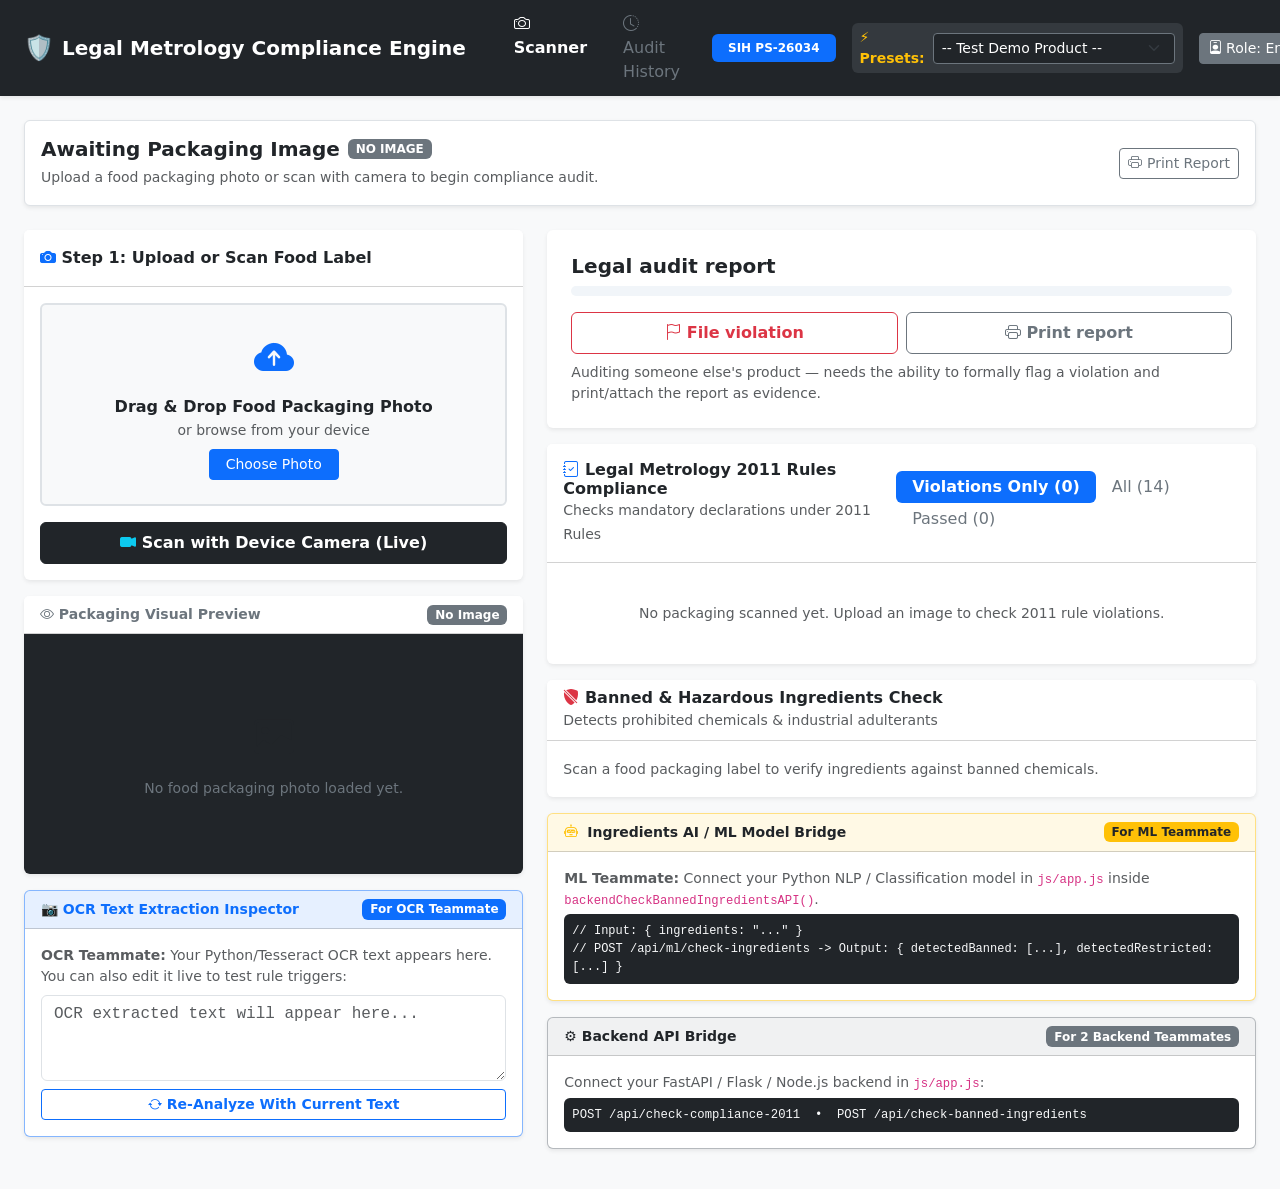
==== frontend/dashboard.html @ ead9204e "feat: complete packaged product compliance engine with legal metrology and AI rules" ====
<!DOCTYPE html>
<html lang="en">
<head>
  <meta charset="UTF-8">
  <meta name="viewport" content="width=device-width, initial-scale=1.0">
  <title>Legal Metrology Compliance Engine — SIH PS-26034</title>
  <link href="https://cdn.jsdelivr.net/npm/bootstrap@5.3.3/dist/css/bootstrap.min.css" rel="stylesheet">
  <link href="https://cdn.jsdelivr.net/npm/bootstrap-icons@1.11.3/font/bootstrap-icons.min.css" rel="stylesheet">
  <link rel="stylesheet" href="css/styles.css">
</head>
<body class="bg-light">

  <!-- ================= TOP NAVBAR ================= -->
  <nav class="navbar navbar-expand-lg navbar-dark bg-dark sticky-top py-2 shadow-sm">
    <div class="container-fluid px-3 px-md-4">
      <a class="navbar-brand d-flex align-items-center gap-2" href="#">
        <span class="fs-4">🛡️</span>
        <span class="fw-bold fs-5">Legal Metrology Compliance Engine</span>
      </a>

      <button class="navbar-toggler" type="button" data-bs-toggle="collapse" data-bs-target="#navContent">
        <span class="navbar-toggler-icon"></span>
      </button>

      <div class="collapse navbar-collapse justify-content-end gap-3 mt-2 mt-lg-0" id="navContent">
        <!-- View Tabs -->
        <ul class="navbar-nav me-auto ms-lg-3 gap-1">
          <li class="nav-item"><a class="nav-link active fw-bold text-white px-3 py-1 rounded" href="#" id="navTabScanner"><i class="bi bi-camera"></i> Scanner</a></li>
          <li class="nav-item"><a class="nav-link text-secondary px-3 py-1 rounded" href="#" id="navTabHistory"><i class="bi bi-clock-history"></i> Audit History</a></li>
        </ul>

        <span class="badge bg-primary px-3 py-2 text-uppercase fw-bold" style="font-size:0.75rem;">SIH PS-26034</span>

        <!-- Preset Test Dropdown -->
        <div class="d-flex align-items-center gap-2 bg-secondary bg-opacity-25 rounded px-2 py-1">
          <span class="text-warning small fw-semibold">⚡ Presets:</span>
          <select id="sampleSelector" class="form-select form-select-sm bg-dark text-white border-secondary" style="width:auto;"></select>
        </div>

        <!-- Role Switcher -->
        <div class="dropdown">
          <button class="btn btn-sm btn-secondary dropdown-toggle" type="button" id="roleDropdownBtn" data-bs-toggle="dropdown">
            <i class="bi bi-person-badge"></i> <span id="navRoleText">Role: Enforcement officer</span>
          </button>
          <ul class="dropdown-menu dropdown-menu-dark dropdown-menu-end shadow">
            <li><h6 class="dropdown-header text-uppercase" style="font-size:0.68rem;">Switch Active Role</h6></li>
            <li><button class="dropdown-item" type="button" onclick="switchUserRole('Manufacturer')">🏭 Manufacturer</button></li>
            <li><button class="dropdown-item" type="button" onclick="switchUserRole('Retailer')">🏪 Retailer</button></li>
            <li><button class="dropdown-item active" type="button" onclick="switchUserRole('Enforcement officer')">👮 Enforcement officer (Inspector)</button></li>
            <li><button class="dropdown-item" type="button" onclick="switchUserRole('Consumer')">🛒 Consumer</button></li>
          </ul>
        </div>

        <!-- GitHub Link & User Profile & Logout -->
        <div class="d-flex align-items-center gap-2 text-white ps-2 border-start border-secondary">
          <a href="https://github.com/anuskayadav03/project" target="_blank" class="btn btn-sm btn-outline-light py-1 px-2" title="View Source on GitHub">
            <i class="bi bi-github"></i> <span class="d-none d-sm-inline">GitHub</span>
          </a>
          <span class="small fw-semibold d-none d-md-inline" id="navUserName">User</span>
          <button type="button" class="btn btn-sm btn-outline-danger py-1 px-2" id="btnLogout"><i class="bi bi-box-arrow-right"></i> Logout</button>
        </div>
      </div>
    </div>
  </nav>

  <!-- ================= VIEW 1: SCANNER WORKSPACE ================= -->
  <div id="scannerView" class="container-fluid px-3 px-md-4 py-4">

    <!-- Header Alert -->
    <div class="d-flex flex-column flex-md-row justify-content-between align-items-md-center p-3 mb-4 bg-white border rounded shadow-sm gap-2">
      <div>
        <h5 class="fw-bold mb-1 d-flex align-items-center gap-2" id="productNameTitle">
          <span>Awaiting Packaging Image</span>
          <span class="badge bg-secondary text-uppercase" id="overallStatusBadge" style="font-size:0.75rem;">No Image</span>
        </h5>
        <small class="text-muted" id="productCategorySubtitle">Upload a food packaging photo or scan with camera to begin compliance audit.</small>
      </div>
      <button class="btn btn-sm btn-outline-secondary" onclick="window.print()"><i class="bi bi-printer"></i> Print Report</button>
    </div>

    <div class="row g-4">
      <!-- LEFT COLUMN: Upload, Camera, OCR -->
      <div class="col-lg-5">
        <!-- Upload Card -->
        <div class="card shadow-sm border-0 mb-3">
          <div class="card-header bg-white py-3 fw-bold"><i class="bi bi-camera-fill text-primary"></i> Step 1: Upload or Scan Food Label</div>
          <div class="card-body">
            <div id="dropZone" class="border border-2 border-dashed rounded p-4 text-center bg-light mb-3" style="cursor: pointer;">
              <i class="bi bi-cloud-arrow-up-fill fs-1 text-primary"></i>
              <h6 class="fw-bold mt-2 mb-1">Drag & Drop Food Packaging Photo</h6>
              <p class="text-muted small mb-2">or browse from your device</p>
              <input type="file" id="fileInput" class="d-none" accept="image/*">
              <button type="button" class="btn btn-sm btn-primary px-3" onclick="document.getElementById('fileInput').click()">Choose Photo</button>
            </div>
            <button type="button" class="btn btn-dark w-100 fw-bold py-2" data-bs-toggle="modal" data-bs-target="#cameraModal" id="btnOpenCam">
              <i class="bi bi-camera-video-fill text-info"></i> Scan with Device Camera (Live)
            </button>
          </div>
        </div>

        <!-- Visual Preview -->
        <div class="card shadow-sm border-0 mb-3">
          <div class="card-header bg-white py-2 d-flex justify-content-between align-items-center">
            <small class="fw-bold text-secondary"><i class="bi bi-eye"></i> Packaging Visual Preview</small>
            <span class="badge bg-secondary small" id="previewStatusBadge">No Image</span>
          </div>
          <div class="card-body p-3 text-center bg-dark rounded-bottom d-flex align-items-center justify-content-center" style="min-height:240px;">
            <div id="noImagePrompt" class="text-secondary py-4">
              <i class="bi bi-image fs-1 d-block mb-2 text-muted"></i>
              <small>No food packaging photo loaded yet.</small>
            </div>
            <img id="labelPreviewImg" src="" alt="Packaging Label" class="img-fluid rounded d-none" style="max-height:340px;object-fit:contain;">
          </div>
        </div>

        <!-- 📷 FOR OCR & IMAGE PROCESSING TEAMMATE -->
        <div class="card border-primary border-opacity-50 shadow-sm mb-3">
          <div class="card-header bg-primary bg-opacity-10 py-2 d-flex justify-content-between">
            <strong class="text-primary small">📷 OCR Text Extraction Inspector</strong>
            <span class="badge bg-primary">For OCR Teammate</span>
          </div>
          <div class="card-body">
            <small class="text-muted d-block mb-2"><strong>OCR Teammate:</strong> Your Python/Tesseract OCR text appears here. You can also edit it live to test rule triggers:</small>
            <textarea id="ocrRawText" class="form-control font-monospace small" rows="3" placeholder="OCR extracted text will appear here..."></textarea>
            <button class="btn btn-sm btn-outline-primary mt-2 w-100 fw-bold" id="btnRecheckOcr"><i class="bi bi-arrow-repeat"></i> Re-Analyze With Current Text</button>
          </div>
        </div>
      </div>

      <!-- RIGHT COLUMN: Report, 2011 Rules, Banned Chemicals -->
      <div class="col-lg-7">

        <!-- ⭐ 1. LEGAL AUDIT REPORT CARD -->
        <div class="card shadow-sm border-0 mb-3" id="legalAuditReportCard">
          <div class="card-body p-4">
            <div class="d-flex justify-content-between align-items-center mb-2">
              <h5 class="fw-bold mb-0 text-dark">Legal audit report</h5>
              <span class="badge audit-status-badge text-capitalize" id="auditStatusBadge">Partially compliant</span>
            </div>

            <!-- Progress Bar -->
            <div class="progress mb-3" style="height:10px;background:#f1f5f9;border-radius:999px;">
              <div id="auditProgressBar" class="progress-bar" style="width:85%;background:#f59e0b;border-radius:999px;"></div>
            </div>

            <!-- Dynamic Role Actions -->
            <div id="roleActionsContainer">
              <!-- A) Manufacturer / Retailer View -->
              <div id="viewActionsManufacturer" class="d-none">
                <div class="row g-2">
                  <div class="col-6"><button type="button" class="btn btn-outline-secondary w-100 py-2 fw-semibold" id="btnSaveHistoryMfg"><i class="bi bi-floppy"></i> Save to history</button></div>
                  <div class="col-6"><button type="button" class="btn btn-outline-secondary w-100 py-2 fw-semibold" id="btnFixReupload"><i class="bi bi-arrow-repeat"></i> Fix & re-upload</button></div>
                </div>
                <small class="text-muted d-block mt-2">Checking their own product before market release — needs a save/track and a quick way to correct and rescan.</small>
              </div>

              <!-- B) Enforcement Officer View -->
              <div id="viewActionsOfficer">
                <div class="row g-2">
                  <div class="col-6"><button type="button" class="btn btn-outline-danger w-100 py-2 fw-semibold" id="btnFileViolation" data-bs-toggle="modal" data-bs-target="#violationModal"><i class="bi bi-flag"></i> File violation</button></div>
                  <div class="col-6"><button type="button" class="btn btn-outline-secondary w-100 py-2 fw-semibold" id="btnPrintReportOfficer" onclick="window.print()"><i class="bi bi-printer"></i> Print report</button></div>
                </div>
                <small class="text-muted d-block mt-2">Auditing someone else's product — needs the ability to formally flag a violation and print/attach the report as evidence.</small>
              </div>

              <!-- C) Consumer View -->
              <div id="viewActionsConsumer" class="d-none">
                <button type="button" class="btn btn-outline-secondary w-100 py-2 fw-semibold" id="btnReportAuthority" data-bs-toggle="modal" data-bs-target="#consumerReportModal"><i class="bi bi-exclamation-triangle"></i> Report to authority</button>
                <small class="text-muted d-block mt-2">Just checking a product they bought — a single simple action, no save/print/file options they don't need.</small>
              </div>
            </div>
          </div>
        </div>

        <!-- 2. 2011 RULES COMPLIANCE (Only Violations by default) -->
        <div class="card shadow-sm border-0 mb-3">
          <div class="card-header bg-white py-3 d-flex flex-column flex-md-row justify-content-between align-items-md-center gap-2">
            <div>
              <h6 class="fw-bold mb-0 text-dark"><i class="bi bi-journal-check text-primary"></i> Legal Metrology 2011 Rules Compliance</h6>
              <small class="text-muted">Checks mandatory declarations under 2011 Rules</small>
            </div>
            <!-- Filter Tabs -->
            <ul class="nav nav-pills card-header-pills">
              <li class="nav-item"><button class="nav-link active btn-sm fw-bold px-3 py-1" id="tabViolations" type="button">Violations Only (<span id="countBadgeViolations">0</span>)</button></li>
              <li class="nav-item"><button class="nav-link btn-sm text-secondary px-3 py-1" id="tabAllRules" type="button">All (<span id="countBadgeAll">14</span>)</button></li>
              <li class="nav-item"><button class="nav-link btn-sm text-secondary px-3 py-1" id="tabPassedRules" type="button">Passed (<span id="countBadgePassed">0</span>)</button></li>
            </ul>
          </div>
          <div class="card-body">
            <div id="rulesContainer">
              <div class="text-center py-4 text-muted"><p class="small mb-0">No packaging scanned yet. Upload an image to check 2011 rule violations.</p></div>
            </div>
          </div>
        </div>

        <!-- 3. BANNED INGREDIENTS CHECK -->
        <div class="card shadow-sm border-0 mb-3">
          <div class="card-header bg-white py-2">
            <h6 class="fw-bold mb-0 text-dark"><i class="bi bi-shield-slash-fill text-danger"></i> Banned & Hazardous Ingredients Check</h6>
            <small class="text-muted">Detects prohibited chemicals & industrial adulterants</small>
          </div>
          <div class="card-body"><div id="bannedIngredientsSection"><small class="text-muted">Scan a food packaging label to verify ingredients against banned chemicals.</small></div></div>
        </div>

        <!-- 🤖 FOR ML MODEL TEAMMATE (INGREDIENTS & CHEMICAL HAZARDS AI) -->
        <div class="card border-warning border-opacity-50 shadow-sm mb-3">
          <div class="card-header bg-warning bg-opacity-10 py-2 d-flex justify-content-between align-items-center">
            <strong class="text-dark small"><i class="bi bi-robot text-warning me-1"></i> Ingredients AI / ML Model Bridge</strong>
            <span class="badge bg-warning text-dark">For ML Teammate</span>
          </div>
          <div class="card-body small text-muted">
            <p class="mb-1"><strong>ML Teammate:</strong> Connect your Python NLP / Classification model in <code>js/app.js</code> inside <code>backendCheckBannedIngredientsAPI()</code>.</p>
            <div class="bg-dark text-light p-2 rounded font-monospace" style="font-size:0.75rem;">
              // Input: { ingredients: "..." }<br>
              // POST /api/ml/check-ingredients -&gt; Output: { detectedBanned: [...], detectedRestricted: [...] }
            </div>
          </div>
        </div>

        <!-- ⚙️ FOR THE 2 BACKEND TEAMMATES -->
        <div class="card border-secondary border-opacity-50 shadow-sm mb-3">
          <div class="card-header bg-secondary bg-opacity-10 py-2 d-flex justify-content-between">
            <strong class="text-dark small">⚙️ Backend API Bridge</strong>
            <span class="badge bg-secondary">For 2 Backend Teammates</span>
          </div>
          <div class="card-body small text-muted">
            Connect your FastAPI / Flask / Node.js backend in <code>js/app.js</code>:
            <code class="d-block bg-dark text-light p-2 rounded mt-1">
              POST /api/check-compliance-2011 &nbsp;&bull;&nbsp; POST /api/check-banned-ingredients
            </code>
          </div>
        </div>

      </div>
    </div>
  </div>

  <!-- ================= VIEW 2: AUDIT HISTORY LOG ================= -->
  <div id="auditHistoryView" class="container-fluid px-3 px-md-4 py-4 d-none">
    <div class="card shadow-sm border-0 mb-4">
      <div class="card-body p-4">
        
        <div class="d-flex flex-column flex-md-row justify-content-between align-items-md-center gap-3 mb-4">
          <div>
            <h3 class="fw-bold text-dark mb-1">Packaged Commodity Audit Log</h3>
            <p class="text-muted mb-0" style="font-size: 0.9rem;">Record of verified commodity labels under Legal Metrology Rules, 2011.</p>
          </div>

          <div class="btn-group" role="group">
            <button type="button" class="btn btn-sm btn-dark active fw-semibold px-3" id="filterAllLogs">All Logs</button>
            <button type="button" class="btn btn-sm btn-outline-success fw-semibold px-3" id="filterCompliantLogs">Compliant</button>
            <button type="button" class="btn btn-sm btn-outline-danger fw-semibold px-3" id="filterViolationsLogs">Violations</button>
          </div>
        </div>

        <div class="table-responsive">
          <table class="table align-middle table-hover" id="auditLogTable">
            <thead class="table-light text-uppercase text-secondary fw-bold" style="font-size: 0.72rem; letter-spacing: 0.04em;">
              <tr>
                <th scope="col" style="width: 14%;">AUDIT ID</th>
                <th scope="col" style="width: 18%;">TIMESTAMP</th>
                <th scope="col" style="width: 25%;">COMMODITY / BRAND</th>
                <th scope="col" style="width: 12%;">NET QUANTITY</th>
                <th scope="col" style="width: 15%;">COMPLIANCE SCORE</th>
                <th scope="col" style="width: 16%;">STATUS</th>
                <th scope="col" style="width: 10%;" class="text-end">ACTION</th>
              </tr>
            </thead>
            <tbody id="auditLogTableBody">
              <!-- Rendered dynamically by app.js -->
            </tbody>
          </table>
        </div>

      </div>
    </div>
  </div>

  <!-- ================= MODAL: FILE VIOLATION (Enforcement Officer) ================= -->
  <div class="modal fade" id="violationModal" tabindex="-1">
    <div class="modal-dialog modal-dialog-centered">
      <div class="modal-content">
        <div class="modal-header bg-danger text-white py-2">
          <h6 class="modal-title fw-bold"><i class="bi bi-file-earmark-ruled me-1"></i> Formally Issue Legal Metrology Violation Notice</h6>
          <button type="button" class="btn-close btn-close-white" data-bs-dismiss="modal"></button>
        </div>
        <div class="modal-body">
          <div class="alert alert-danger py-2 small mb-3">
            Notice will be recorded in the State Enforcement Register under Section 36 of Legal Metrology Act, 2009.
          </div>
          <div class="mb-2"><label class="form-label small fw-bold">Product:</label><input type="text" id="violationNoticeProduct" class="form-control form-control-sm" readonly></div>
          <div class="mb-2"><label class="form-label small fw-bold">Manufacturer / Packer:</label><input type="text" id="violationNoticeMfg" class="form-control form-control-sm" readonly></div>
          <div class="mb-2"><label class="form-label small fw-bold">Statutory Section:</label><input type="text" class="form-control form-control-sm" value="Section 36, Legal Metrology Act, 2009 (Rule 6 Declarations)" readonly></div>
          <div class="mb-2"><label class="form-label small fw-bold">Officer Remarks:</label><textarea class="form-control form-control-sm" rows="3" placeholder="Enter batch number, inspected store location, discrepancies observed..."></textarea></div>
        </div>
        <div class="modal-footer py-2">
          <button type="button" class="btn btn-secondary btn-sm" data-bs-dismiss="modal">Cancel</button>
          <button type="button" class="btn btn-danger btn-sm fw-bold" id="btnSubmitViolationNotice">Issue Formal Notice</button>
        </div>
      </div>
    </div>
  </div>

  <!-- ================= MODAL: CONSUMER REPORT ================= -->
  <div class="modal fade" id="consumerReportModal" tabindex="-1">
    <div class="modal-dialog modal-dialog-centered">
      <div class="modal-content">
        <div class="modal-header bg-dark text-white py-2"><h6 class="modal-title fw-bold">Report Non-Compliant Food Packaging</h6><button type="button" class="btn-close btn-close-white" data-bs-dismiss="modal"></button></div>
        <div class="modal-body small">
          <p class="text-muted mb-2">Complaint will be sent to <strong>National Consumer Helpline (1915)</strong> & <strong>FSSAI</strong>.</p>
          <div class="mb-2"><label class="fw-bold">Product:</label><input type="text" id="consumerReportProduct" class="form-control form-control-sm" readonly></div>
          <div class="mb-2"><label class="fw-bold">Complaint Type:</label><select class="form-select form-select-sm"><option>Misleading MRP / Missing Declarations</option><option>Overcharging Above MRP</option><option>Banned Chemical Additives</option></select></div>
        </div>
        <div class="modal-footer py-2"><button type="button" class="btn btn-secondary btn-sm" data-bs-dismiss="modal">Cancel</button><button type="button" class="btn btn-primary btn-sm fw-bold" id="btnSubmitConsumerReport">Submit Grievance</button></div>
      </div>
    </div>
  </div>

  <!-- ================= MODAL: CAMERA SCANNER ================= -->
  <div class="modal fade" id="cameraModal" tabindex="-1">
    <div class="modal-dialog modal-dialog-centered">
      <div class="modal-content bg-dark text-white">
        <div class="modal-header py-2 border-secondary"><h6 class="modal-title fw-bold">Live Camera Scanner</h6><button type="button" class="btn-close btn-close-white" data-bs-dismiss="modal" id="btnDismissCam"></button></div>
        <div class="modal-body p-0 text-center"><video id="webcamVideo" autoplay playsinline class="w-100" style="max-height:340px;object-fit:cover;"></video></div>
        <div class="modal-footer py-2 border-secondary justify-content-center"><button type="button" class="btn btn-primary px-4 fw-bold" id="btnCapturePhoto">Capture & Analyze</button></div>
      </div>
    </div>
  </div>

  <script src="https://cdn.jsdelivr.net/npm/bootstrap@5.3.3/dist/js/bootstrap.bundle.min.js"></script>
  <script src="js/app.js"></script>
</body>
</html>
---- frontend/css/styles.css ----
/* ==========================================================================
   MetroCheck Dashboard Styles — Clean, Compact & Human-Readable
   ========================================================================== */

/* Status Badges inside Legal Audit Report */
.audit-status-badge { font-size: 0.78rem; font-weight: 600; padding: 5px 12px; border-radius: 999px; }
.audit-status-badge.partially-compliant { background: #fef3c7; color: #92400e; border: 1px solid #fde68a; }
.audit-status-badge.compliant { background: #d1fae5; color: #065f46; border: 1px solid #a7f3d0; }
.audit-status-badge.non-compliant { background: #fee2e2; color: #991b1b; border: 1px solid #fecaca; }

/* Rule Cards */
.violation-card { border-left: 5px solid #dc3545 !important; background: #fff5f5; }
.compliant-card { border-left: 5px solid #198754 !important; background: #f8fff9; }

/* Banned Hazard Pulse */
.banned-hazard-alert { border-left: 5px solid #dc3545; animation: alertPulse 2s infinite; }
@keyframes alertPulse {
  0% { box-shadow: 0 0 0 0 rgba(220, 53, 69, 0.4); }
  70% { box-shadow: 0 0 0 8px rgba(220, 53, 69, 0); }
  100% { box-shadow: 0 0 0 0 rgba(220, 53, 69, 0); }
}

/* Upload Dropzone */
#dropZone { transition: all 0.2s; }
#dropZone:hover, #dropZone.drag-over { border-color: #0d6efd !important; background: #f0f7ff !important; }

/* Audit History Badges & Progress */
.audit-table-badge { font-size: 0.72rem; font-weight: 600; padding: 4px 10px; border-radius: 999px; }
.badge-partially-compliant { background: #fef3c7; color: #92400e; }
.badge-compliant { background: #d1fae5; color: #065f46; }
.badge-non-compliant { background: #fee2e2; color: #991b1b; }
.audit-table-progress { height: 6px; border-radius: 999px; background: #e2e8f0; min-width: 80px; }

@media print {
  nav, .card-header-pills, .btn, #dropZone, .modal, #auditHistoryView { display: none !important; }
  body { background: #fff !important; }
}
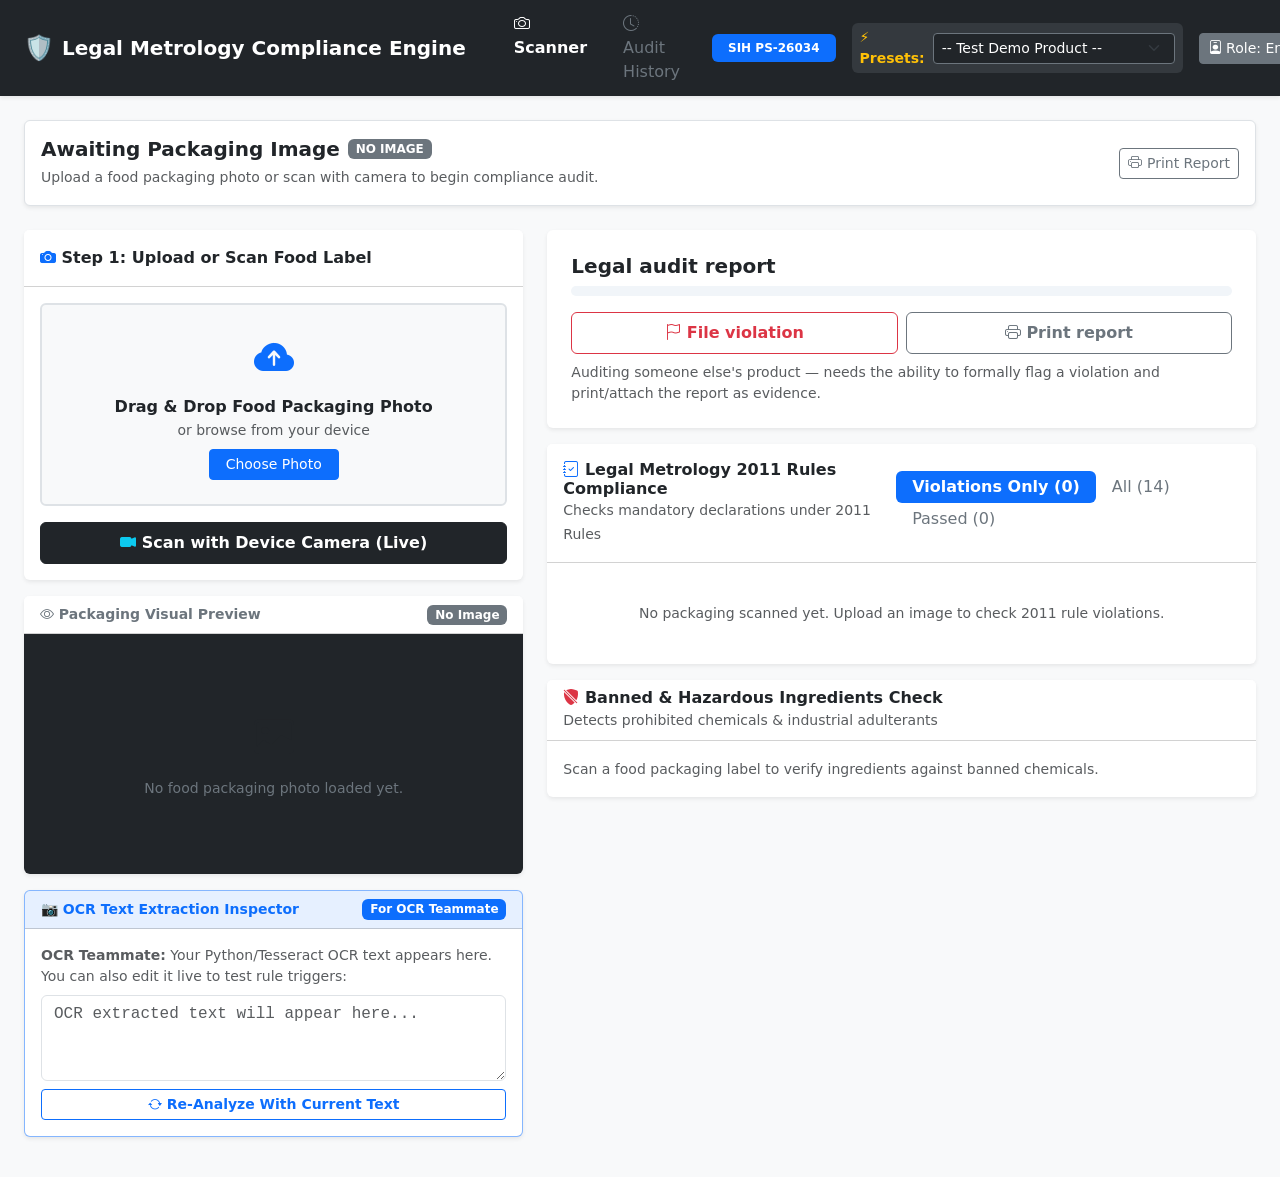
==== commit f6facbd8: "ui: remove developer teammate placeholder cards from dashboard" ====
--- a/frontend/dashboard.html
+++ b/frontend/dashboard.html
@@ -53,7 +53,7 @@
 
         <!-- GitHub Link & User Profile & Logout -->
         <div class="d-flex align-items-center gap-2 text-white ps-2 border-start border-secondary">
-          <a href="https://github.com/anuskayadav03/project" target="_blank" class="btn btn-sm btn-outline-light py-1 px-2" title="View Source on GitHub">
+          <a href="https://github.com/niyati-sharma19/Compliance-Engine" target="_blank" class="btn btn-sm btn-outline-light py-1 px-2" title="View Source on GitHub">
             <i class="bi bi-github"></i> <span class="d-none d-sm-inline">GitHub</span>
           </a>
           <span class="small fw-semibold d-none d-md-inline" id="navUserName">User</span>
@@ -202,34 +202,6 @@
           <div class="card-body"><div id="bannedIngredientsSection"><small class="text-muted">Scan a food packaging label to verify ingredients against banned chemicals.</small></div></div>
         </div>
 
-        <!-- 🤖 FOR ML MODEL TEAMMATE (INGREDIENTS & CHEMICAL HAZARDS AI) -->
-        <div class="card border-warning border-opacity-50 shadow-sm mb-3">
-          <div class="card-header bg-warning bg-opacity-10 py-2 d-flex justify-content-between align-items-center">
-            <strong class="text-dark small"><i class="bi bi-robot text-warning me-1"></i> Ingredients AI / ML Model Bridge</strong>
-            <span class="badge bg-warning text-dark">For ML Teammate</span>
-          </div>
-          <div class="card-body small text-muted">
-            <p class="mb-1"><strong>ML Teammate:</strong> Connect your Python NLP / Classification model in <code>js/app.js</code> inside <code>backendCheckBannedIngredientsAPI()</code>.</p>
-            <div class="bg-dark text-light p-2 rounded font-monospace" style="font-size:0.75rem;">
-              // Input: { ingredients: "..." }<br>
-              // POST /api/ml/check-ingredients -&gt; Output: { detectedBanned: [...], detectedRestricted: [...] }
-            </div>
-          </div>
-        </div>
-
-        <!-- ⚙️ FOR THE 2 BACKEND TEAMMATES -->
-        <div class="card border-secondary border-opacity-50 shadow-sm mb-3">
-          <div class="card-header bg-secondary bg-opacity-10 py-2 d-flex justify-content-between">
-            <strong class="text-dark small">⚙️ Backend API Bridge</strong>
-            <span class="badge bg-secondary">For 2 Backend Teammates</span>
-          </div>
-          <div class="card-body small text-muted">
-            Connect your FastAPI / Flask / Node.js backend in <code>js/app.js</code>:
-            <code class="d-block bg-dark text-light p-2 rounded mt-1">
-              POST /api/check-compliance-2011 &nbsp;&bull;&nbsp; POST /api/check-banned-ingredients
-            </code>
-          </div>
-        </div>
 
       </div>
     </div>
